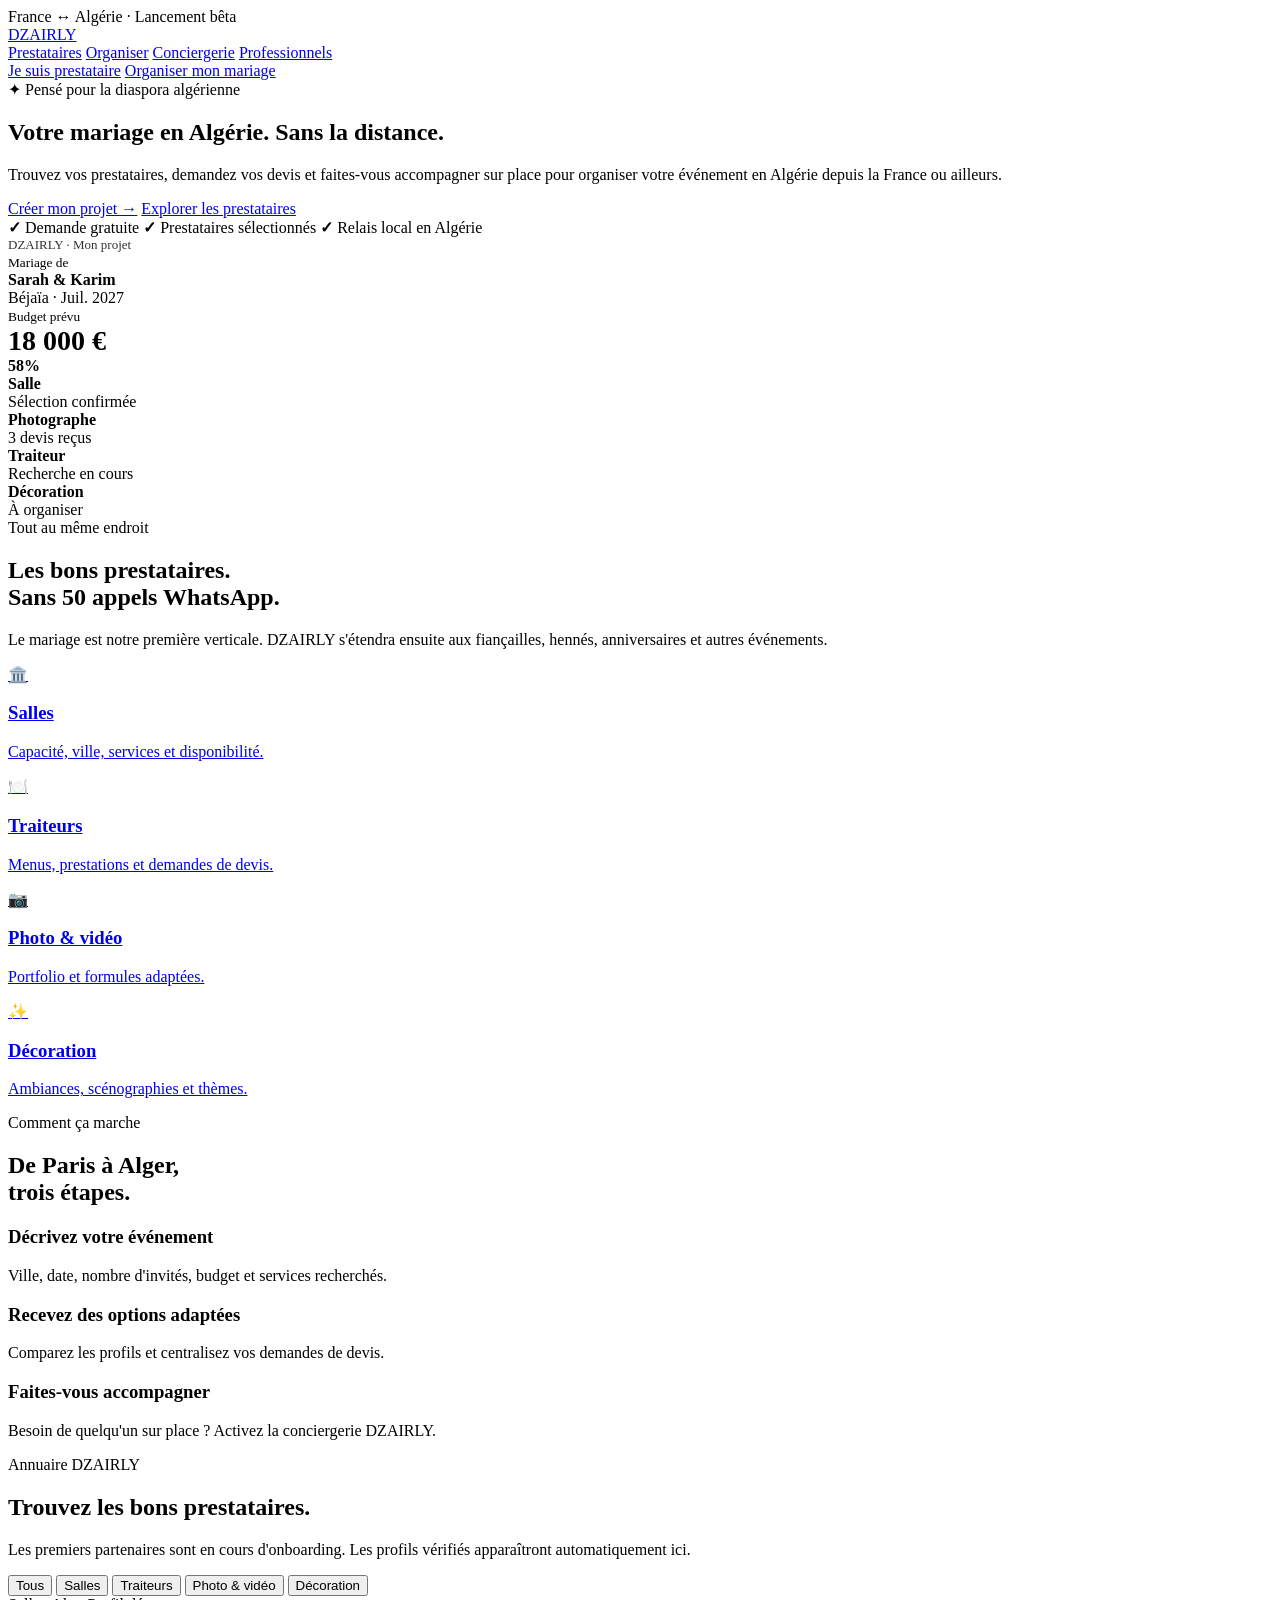
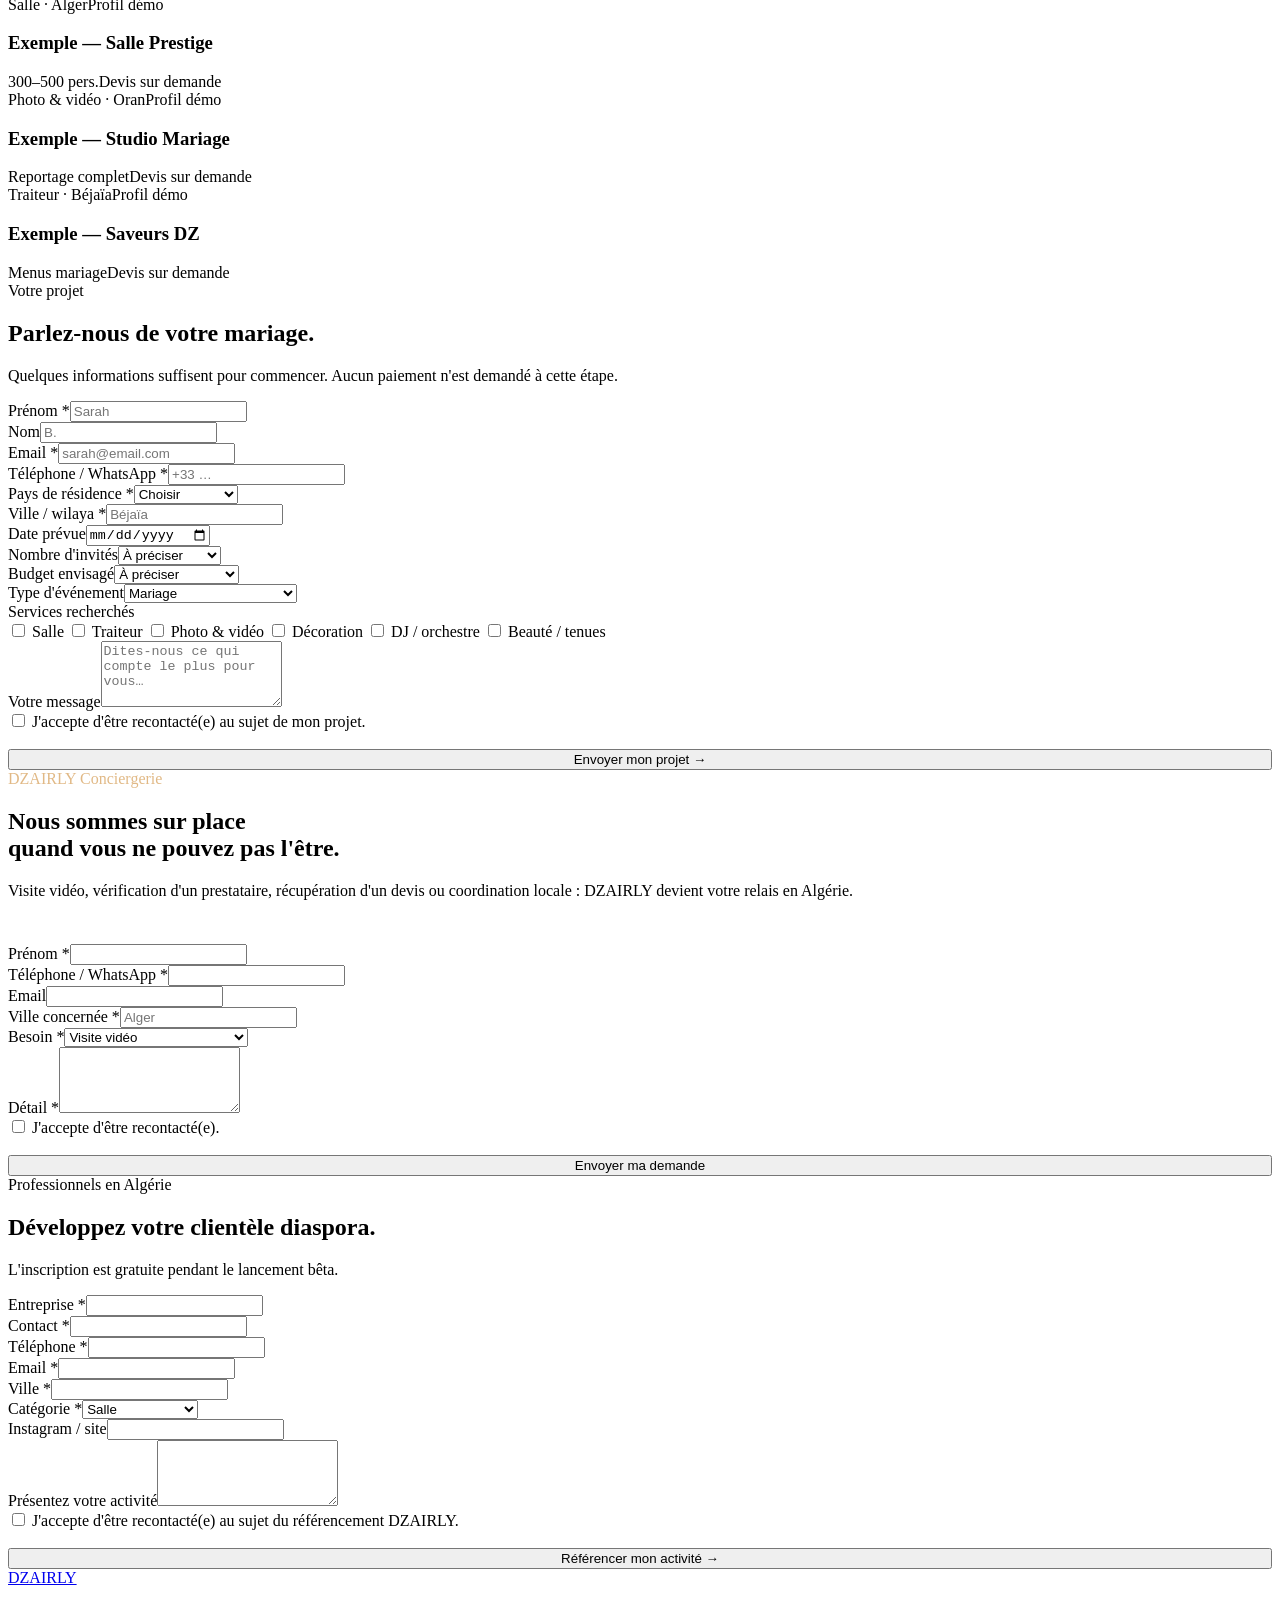
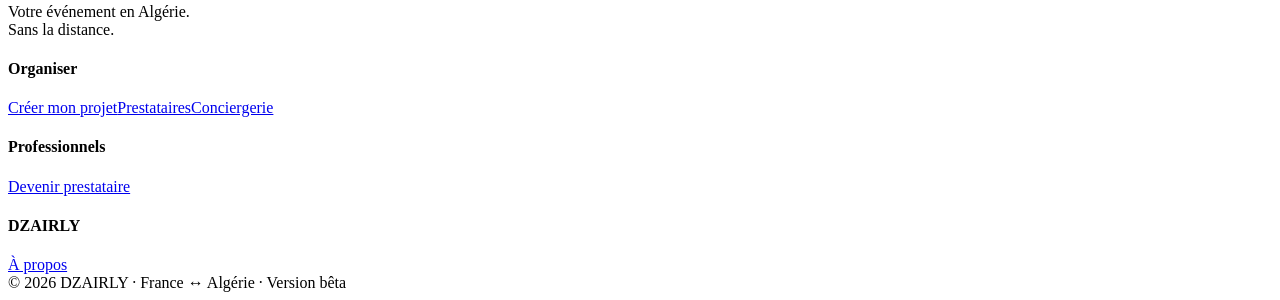
==== index.html @ 76aa0e9d "Add DZAIRLY landing and MVP flows" ====
<!doctype html>
<html lang="fr">
<head>
  <meta charset="utf-8">
  <meta name="viewport" content="width=device-width,initial-scale=1">
  <title>DZAIRLY — Votre événement en Algérie. Sans la distance.</title>
  <meta name="description" content="DZAIRLY aide la diaspora à organiser mariages et événements en Algérie à distance : prestataires, devis et conciergerie locale.">
  <link rel="stylesheet" href="/styles.css">
  <link rel="icon" href="/favicon.svg" type="image/svg+xml">
</head>
<body id="home">
  <div class="topbar">France ↔ Algérie · Lancement bêta</div>
  <nav class="nav">
    <div class="container nav-inner">
      <a class="brand" href="#home"><span class="mark"></span>DZAIRLY</a>
      <div class="nav-links">
        <a href="#prestataires">Prestataires</a>
        <a href="#organiser">Organiser</a>
        <a href="#conciergerie">Conciergerie</a>
        <a href="#pro">Professionnels</a>
      </div>
      <div class="nav-actions">
        <a class="btn btn-secondary" href="#pro">Je suis prestataire</a>
        <a class="btn btn-primary" href="#organiser">Organiser mon mariage</a>
      </div>
    </div>
  </nav>

  <main>
    <section class="hero">
      <div class="container hero-grid">
        <div>
          <div class="eyebrow">✦ Pensé pour la diaspora algérienne</div>
          <h1>Votre mariage en Algérie. <span>Sans la distance.</span></h1>
          <p class="lead">Trouvez vos prestataires, demandez vos devis et faites-vous accompagner sur place pour organiser votre événement en Algérie depuis la France ou ailleurs.</p>
          <div class="hero-cta">
            <a class="btn btn-terracotta" href="#organiser">Créer mon projet →</a>
            <a class="btn btn-secondary" href="#prestataires">Explorer les prestataires</a>
          </div>
          <div class="trust">
            <span><b>✓</b> Demande gratuite</span>
            <span><b>✓</b> Prestataires sélectionnés</span>
            <span><b>✓</b> Relais local en Algérie</span>
          </div>
        </div>

        <div class="hero-card">
          <div style="font-size:13px;opacity:.8">DZAIRLY · Mon projet</div>
          <div class="phone">
            <div class="phone-head">
              <div><small class="muted">Mariage de</small><br><b>Sarah & Karim</b></div>
              <span class="mini-badge">Béjaïa · Juil. 2027</span>
            </div>
            <div class="budget">
              <div class="budget-row">
                <div><small class="muted">Budget prévu</small><div style="font-size:28px;font-weight:900">18 000 €</div></div>
                <b>58%</b>
              </div>
              <div class="progress"><span></span></div>
            </div>
            <div class="task-list">
              <div class="task"><span class="dot ok"></span><div><b>Salle</b><div class="small muted">Sélection confirmée</div></div></div>
              <div class="task"><span class="dot ok"></span><div><b>Photographe</b><div class="small muted">3 devis reçus</div></div></div>
              <div class="task"><span class="dot"></span><div><b>Traiteur</b><div class="small muted">Recherche en cours</div></div></div>
              <div class="task"><span class="dot"></span><div><b>Décoration</b><div class="small muted">À organiser</div></div></div>
            </div>
          </div>
        </div>
      </div>
    </section>

    <section class="section white">
      <div class="container">
        <div class="section-head">
          <div><div class="kicker">Tout au même endroit</div><h2>Les bons prestataires.<br>Sans 50 appels WhatsApp.</h2></div>
          <p class="section-sub">Le mariage est notre première verticale. DZAIRLY s'étendra ensuite aux fiançailles, hennés, anniversaires et autres événements.</p>
        </div>
        <div class="grid grid-4">
          <a class="card icon-card" href="#prestataires"><div class="icon">🏛️</div><div><h3>Salles</h3><p class="muted">Capacité, ville, services et disponibilité.</p></div></a>
          <a class="card icon-card" href="#prestataires"><div class="icon">🍽️</div><div><h3>Traiteurs</h3><p class="muted">Menus, prestations et demandes de devis.</p></div></a>
          <a class="card icon-card" href="#prestataires"><div class="icon">📷</div><div><h3>Photo & vidéo</h3><p class="muted">Portfolio et formules adaptées.</p></div></a>
          <a class="card icon-card" href="#prestataires"><div class="icon">✨</div><div><h3>Décoration</h3><p class="muted">Ambiances, scénographies et thèmes.</p></div></a>
        </div>
      </div>
    </section>

    <section class="section">
      <div class="container">
        <div class="section-head"><div><div class="kicker">Comment ça marche</div><h2>De Paris à Alger,<br>trois étapes.</h2></div></div>
        <div class="grid grid-3 steps">
          <div class="card step"><h3>Décrivez votre événement</h3><p class="muted">Ville, date, nombre d'invités, budget et services recherchés.</p></div>
          <div class="card step"><h3>Recevez des options adaptées</h3><p class="muted">Comparez les profils et centralisez vos demandes de devis.</p></div>
          <div class="card step"><h3>Faites-vous accompagner</h3><p class="muted">Besoin de quelqu'un sur place ? Activez la conciergerie DZAIRLY.</p></div>
        </div>
      </div>
    </section>

    <section id="prestataires" class="section white" style="scroll-margin-top:90px">
      <div class="container">
        <div class="section-head">
          <div><div class="kicker">Annuaire DZAIRLY</div><h2>Trouvez les bons prestataires.</h2></div>
          <p class="section-sub">Les premiers partenaires sont en cours d'onboarding. Les profils vérifiés apparaîtront automatiquement ici.</p>
        </div>
        <div class="filters">
          <button class="pill active" data-filter="all">Tous</button>
          <button class="pill" data-filter="salle">Salles</button>
          <button class="pill" data-filter="traiteur">Traiteurs</button>
          <button class="pill" data-filter="photo">Photo & vidéo</button>
          <button class="pill" data-filter="deco">Décoration</button>
        </div>
        <div class="vendor-grid">
          <article class="vendor-card" data-category="salle"><div class="vendor-visual"></div><div class="vendor-body"><div class="vendor-top"><span class="tag">Salle · Alger</span><span class="small muted">Profil démo</span></div><h3>Exemple — Salle Prestige</h3><div class="vendor-meta"><span>300–500 pers.</span><span>Devis sur demande</span></div></div></article>
          <article class="vendor-card" data-category="photo"><div class="vendor-visual"></div><div class="vendor-body"><div class="vendor-top"><span class="tag">Photo & vidéo · Oran</span><span class="small muted">Profil démo</span></div><h3>Exemple — Studio Mariage</h3><div class="vendor-meta"><span>Reportage complet</span><span>Devis sur demande</span></div></div></article>
          <article class="vendor-card" data-category="traiteur"><div class="vendor-visual"></div><div class="vendor-body"><div class="vendor-top"><span class="tag">Traiteur · Béjaïa</span><span class="small muted">Profil démo</span></div><h3>Exemple — Saveurs DZ</h3><div class="vendor-meta"><span>Menus mariage</span><span>Devis sur demande</span></div></div></article>
        </div>
      </div>
    </section>

    <section id="organiser" class="section" style="scroll-margin-top:90px">
      <div class="container">
        <div class="section-head"><div><div class="kicker">Votre projet</div><h2>Parlez-nous de votre mariage.</h2></div><p class="section-sub">Quelques informations suffisent pour commencer. Aucun paiement n'est demandé à cette étape.</p></div>
        <form id="eventForm" class="form-shell">
          <div class="form-grid">
            <div class="field"><label>Prénom *</label><input name="first_name" required placeholder="Sarah"></div>
            <div class="field"><label>Nom</label><input name="last_name" placeholder="B."></div>
            <div class="field"><label>Email *</label><input type="email" name="email" required placeholder="sarah@email.com"></div>
            <div class="field"><label>Téléphone / WhatsApp *</label><input name="phone" required placeholder="+33 …"></div>
            <div class="field"><label>Pays de résidence *</label><select name="residence_country" required><option value="">Choisir</option><option>France</option><option>Belgique</option><option>Suisse</option><option>Canada</option><option>Royaume-Uni</option><option>Algérie</option><option>Autre</option></select></div>
            <div class="field"><label>Ville / wilaya *</label><input name="event_city" required placeholder="Béjaïa"></div>
            <div class="field"><label>Date prévue</label><input type="date" name="event_date"></div>
            <div class="field"><label>Nombre d'invités</label><select name="guest_count"><option value="">À préciser</option><option>Moins de 100</option><option>100–200</option><option>200–300</option><option>300–500</option><option>500+</option></select></div>
            <div class="field"><label>Budget envisagé</label><select name="budget_range"><option value="">À préciser</option><option>Moins de 5 000 €</option><option>5 000–10 000 €</option><option>10 000–20 000 €</option><option>20 000–35 000 €</option><option>35 000 € et +</option></select></div>
            <div class="field"><label>Type d'événement</label><select name="event_type"><option>Mariage</option><option>Fiançailles</option><option>Henné</option><option>Anniversaire</option><option>Événement familial</option><option>Événement professionnel</option></select></div>
            <div class="field full"><label>Services recherchés</label><div class="check-grid">
              <label class="check"><input type="checkbox" name="services" value="Salle"> Salle</label>
              <label class="check"><input type="checkbox" name="services" value="Traiteur"> Traiteur</label>
              <label class="check"><input type="checkbox" name="services" value="PhotoVideo"> Photo & vidéo</label>
              <label class="check"><input type="checkbox" name="services" value="Decoration"> Décoration</label>
              <label class="check"><input type="checkbox" name="services" value="DJ"> DJ / orchestre</label>
              <label class="check"><input type="checkbox" name="services" value="Beaute"> Beauté / tenues</label>
            </div></div>
            <div class="field full"><label>Votre message</label><textarea name="message" rows="4" placeholder="Dites-nous ce qui compte le plus pour vous…"></textarea></div>
            <div class="field full"><label class="check"><input type="checkbox" name="consent" value="true" required> J'accepte d'être recontacté(e) au sujet de mon projet.</label></div>
          </div>
          <button class="btn btn-terracotta" type="submit" style="width:100%;margin-top:18px">Envoyer mon projet →</button>
          <div class="success"></div>
        </form>
      </div>
    </section>

    <section id="conciergerie" class="section white" style="scroll-margin-top:90px">
      <div class="container">
        <div class="banner">
          <div><div class="kicker" style="color:#e1b986">DZAIRLY Conciergerie</div><h2>Nous sommes sur place<br>quand vous ne pouvez pas l'être.</h2><p>Visite vidéo, vérification d'un prestataire, récupération d'un devis ou coordination locale : DZAIRLY devient votre relais en Algérie.</p></div>
        </div>
        <div style="height:28px"></div>
        <form id="conciergeForm" class="form-shell">
          <div class="form-grid">
            <div class="field"><label>Prénom *</label><input name="first_name" required></div>
            <div class="field"><label>Téléphone / WhatsApp *</label><input name="phone" required></div>
            <div class="field"><label>Email</label><input type="email" name="email"></div>
            <div class="field"><label>Ville concernée *</label><input name="city" required placeholder="Alger"></div>
            <div class="field full"><label>Besoin *</label><select name="request_type" required><option>Visite vidéo</option><option>Vérification d'un prestataire</option><option>Récupération d'un devis</option><option>Coordination locale</option><option>Autre</option></select></div>
            <div class="field full"><label>Détail *</label><textarea name="message" rows="4" required></textarea></div>
            <div class="field full"><label class="check"><input type="checkbox" name="consent" value="true" required> J'accepte d'être recontacté(e).</label></div>
          </div>
          <button class="btn btn-primary" type="submit" style="width:100%;margin-top:18px">Envoyer ma demande</button>
          <div class="success"></div>
        </form>
      </div>
    </section>

    <section id="pro" class="section" style="scroll-margin-top:90px">
      <div class="container">
        <div class="section-head"><div><div class="kicker">Professionnels en Algérie</div><h2>Développez votre clientèle diaspora.</h2></div><p class="section-sub">L'inscription est gratuite pendant le lancement bêta.</p></div>
        <form id="vendorForm" class="form-shell">
          <div class="form-grid">
            <div class="field"><label>Entreprise *</label><input name="business_name" required></div>
            <div class="field"><label>Contact *</label><input name="contact_name" required></div>
            <div class="field"><label>Téléphone *</label><input name="phone" required></div>
            <div class="field"><label>Email *</label><input type="email" name="email" required></div>
            <div class="field"><label>Ville *</label><input name="city" required></div>
            <div class="field"><label>Catégorie *</label><select name="category" required><option>Salle</option><option>Traiteur</option><option>Photo & vidéo</option><option>Décoration</option><option>DJ / orchestre</option><option>Beauté / tenues</option><option>Autre</option></select></div>
            <div class="field full"><label>Instagram / site</label><input name="website"></div>
            <div class="field full"><label>Présentez votre activité</label><textarea name="description" rows="4"></textarea></div>
            <div class="field full"><label class="check"><input type="checkbox" name="consent" value="true" required> J'accepte d'être recontacté(e) au sujet du référencement DZAIRLY.</label></div>
          </div>
          <button class="btn btn-terracotta" type="submit" style="width:100%;margin-top:18px">Référencer mon activité →</button>
          <div class="success"></div>
        </form>
      </div>
    </section>
  </main>

  <footer class="footer">
    <div class="container">
      <div class="footer-grid">
        <div><a class="brand" href="#home"><span class="mark"></span>DZAIRLY</a><p class="muted">Votre événement en Algérie.<br>Sans la distance.</p></div>
        <div><h4>Organiser</h4><a href="#organiser">Créer mon projet</a><a href="#prestataires">Prestataires</a><a href="#conciergerie">Conciergerie</a></div>
        <div><h4>Professionnels</h4><a href="#pro">Devenir prestataire</a></div>
        <div><h4>DZAIRLY</h4><a href="#home">À propos</a></div>
      </div>
      <div class="copyright">© 2026 DZAIRLY · France ↔ Algérie · Version bêta</div>
    </div>
  </footer>

  <script src="/config.js"></script>
  <script src="/app.js"></script>
</body>
</html>
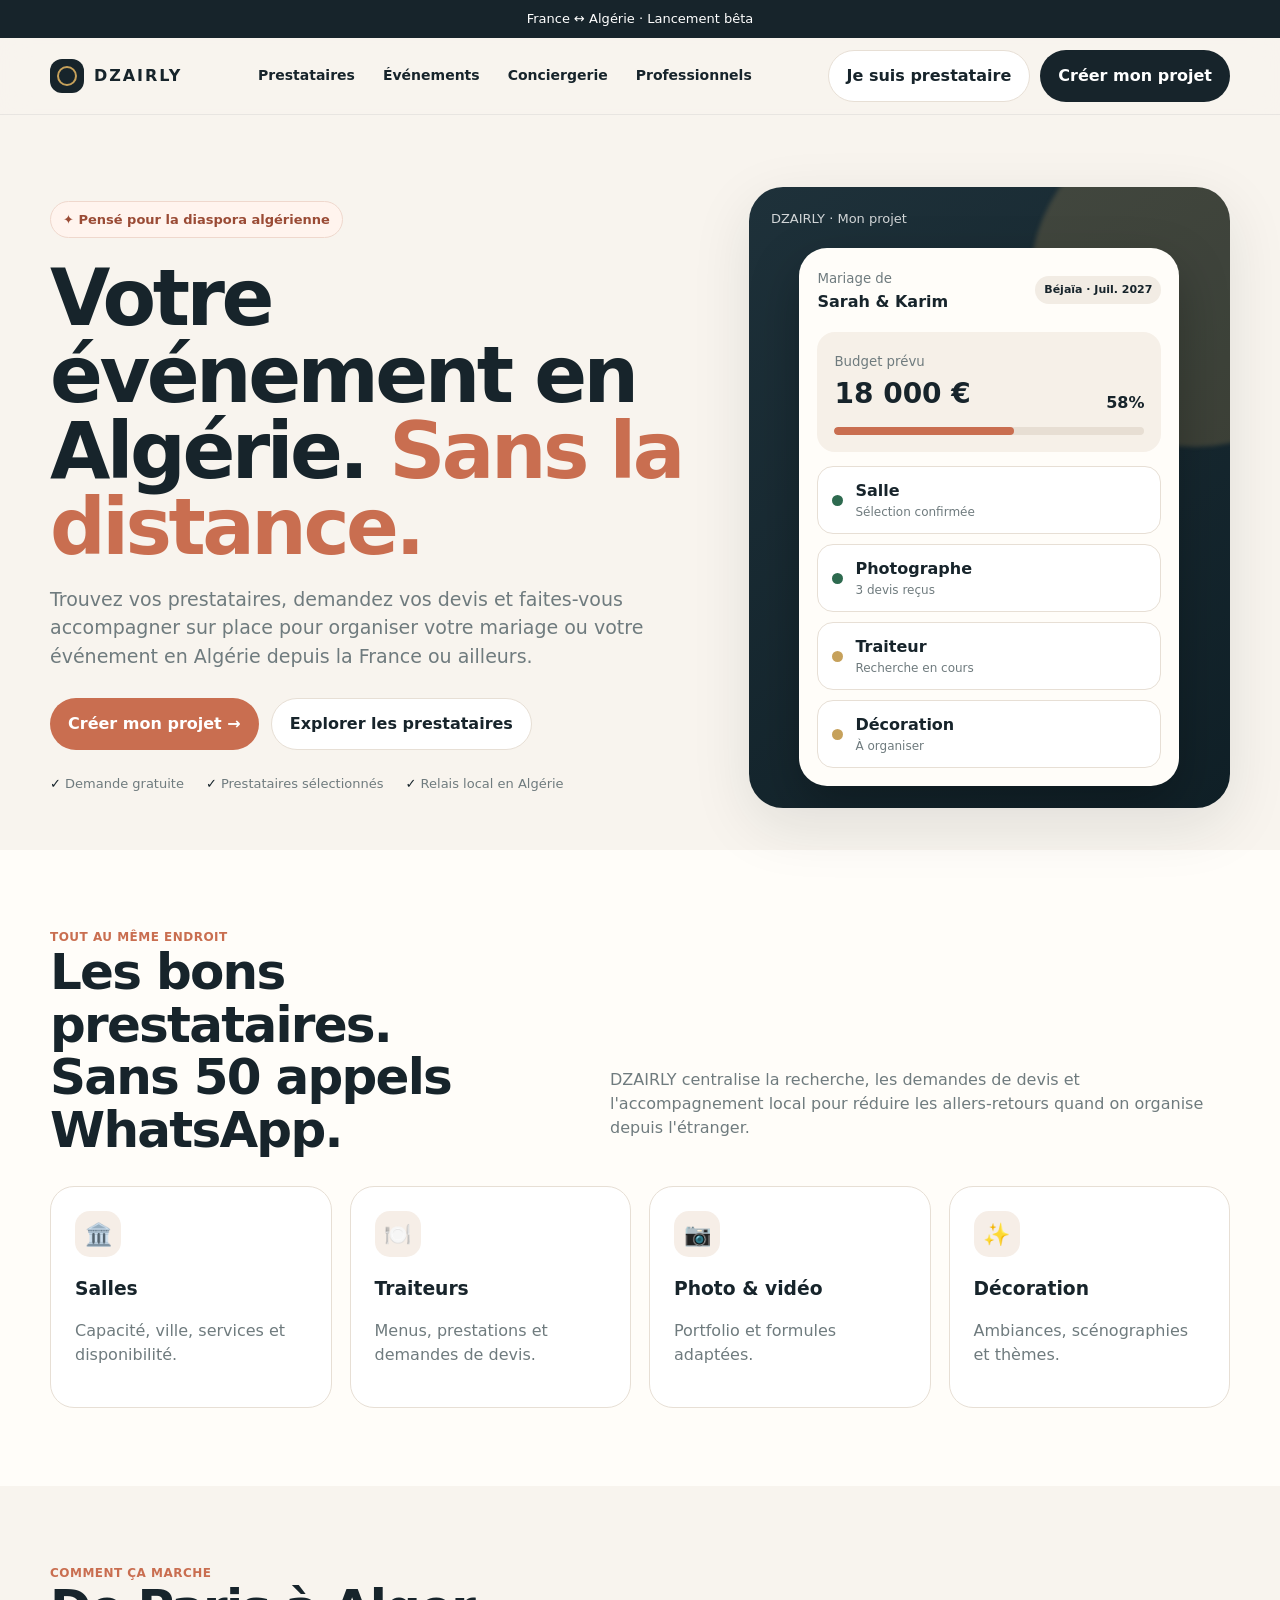
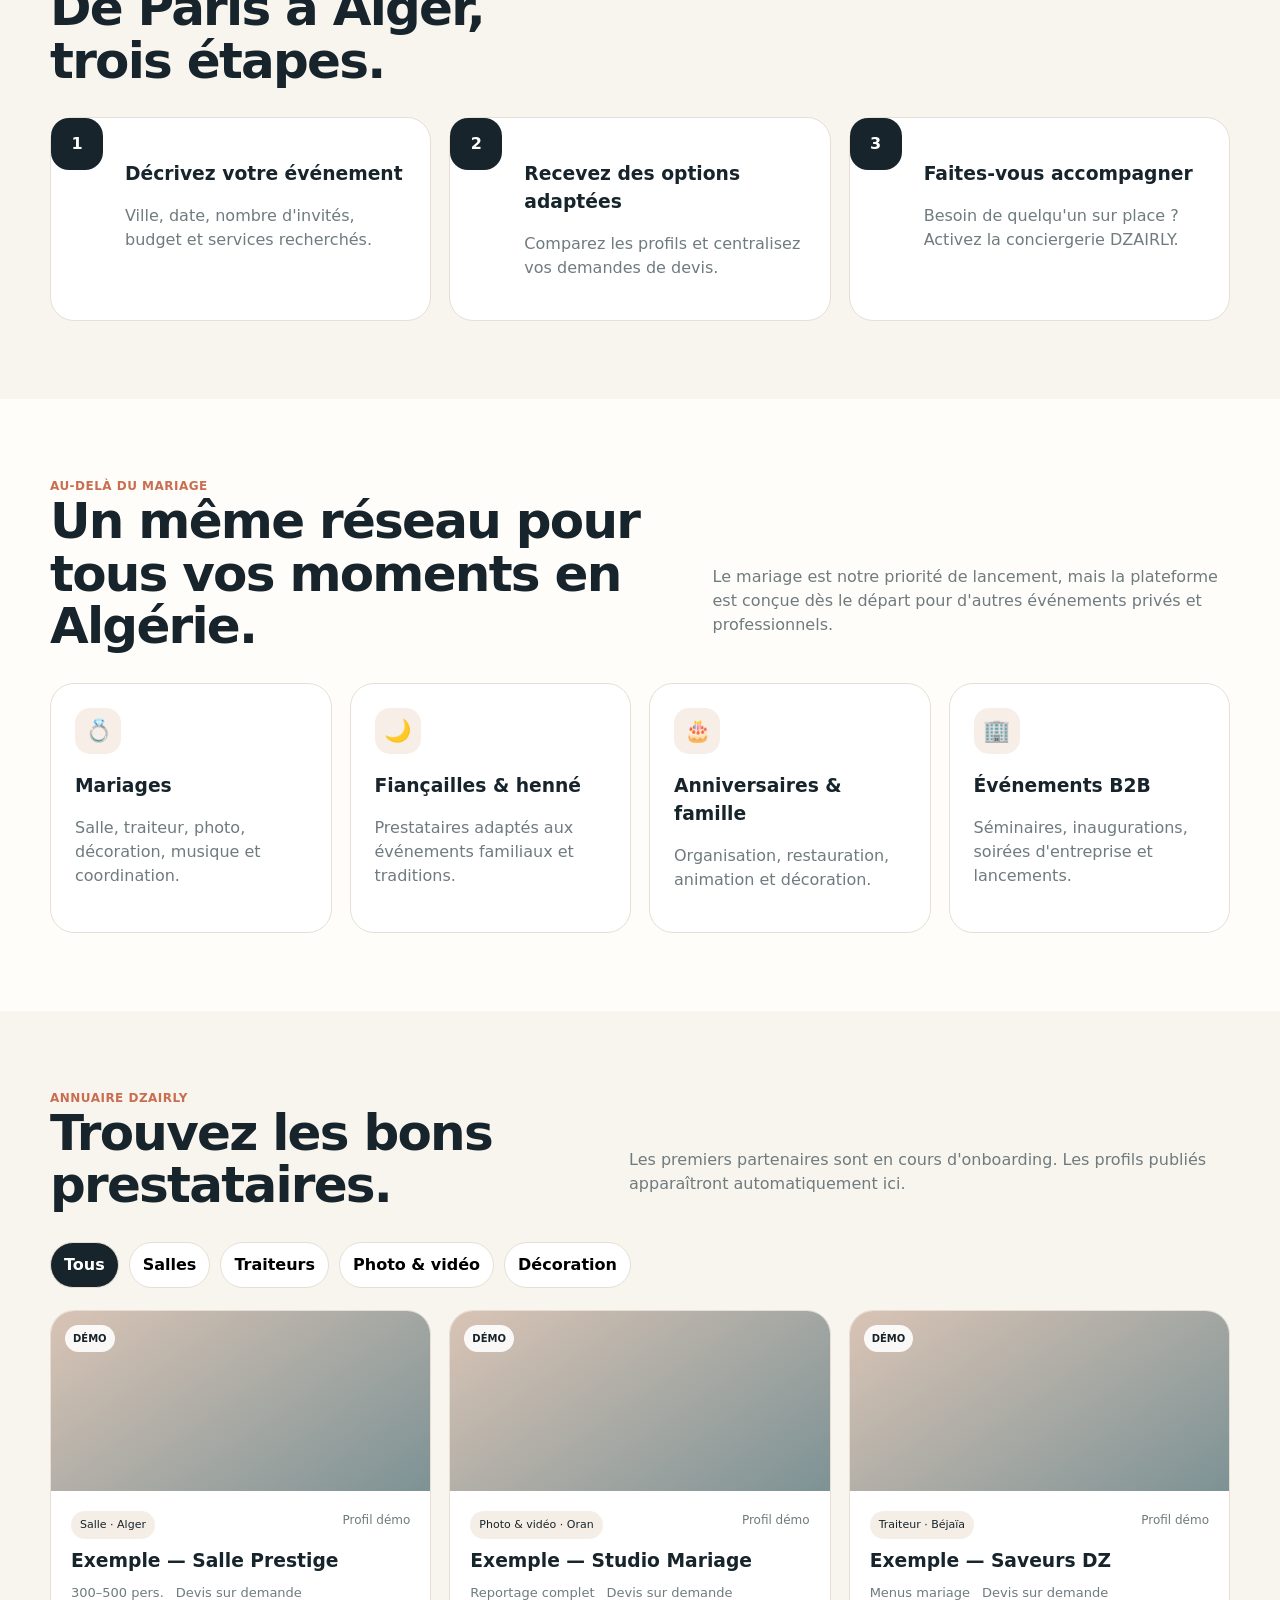
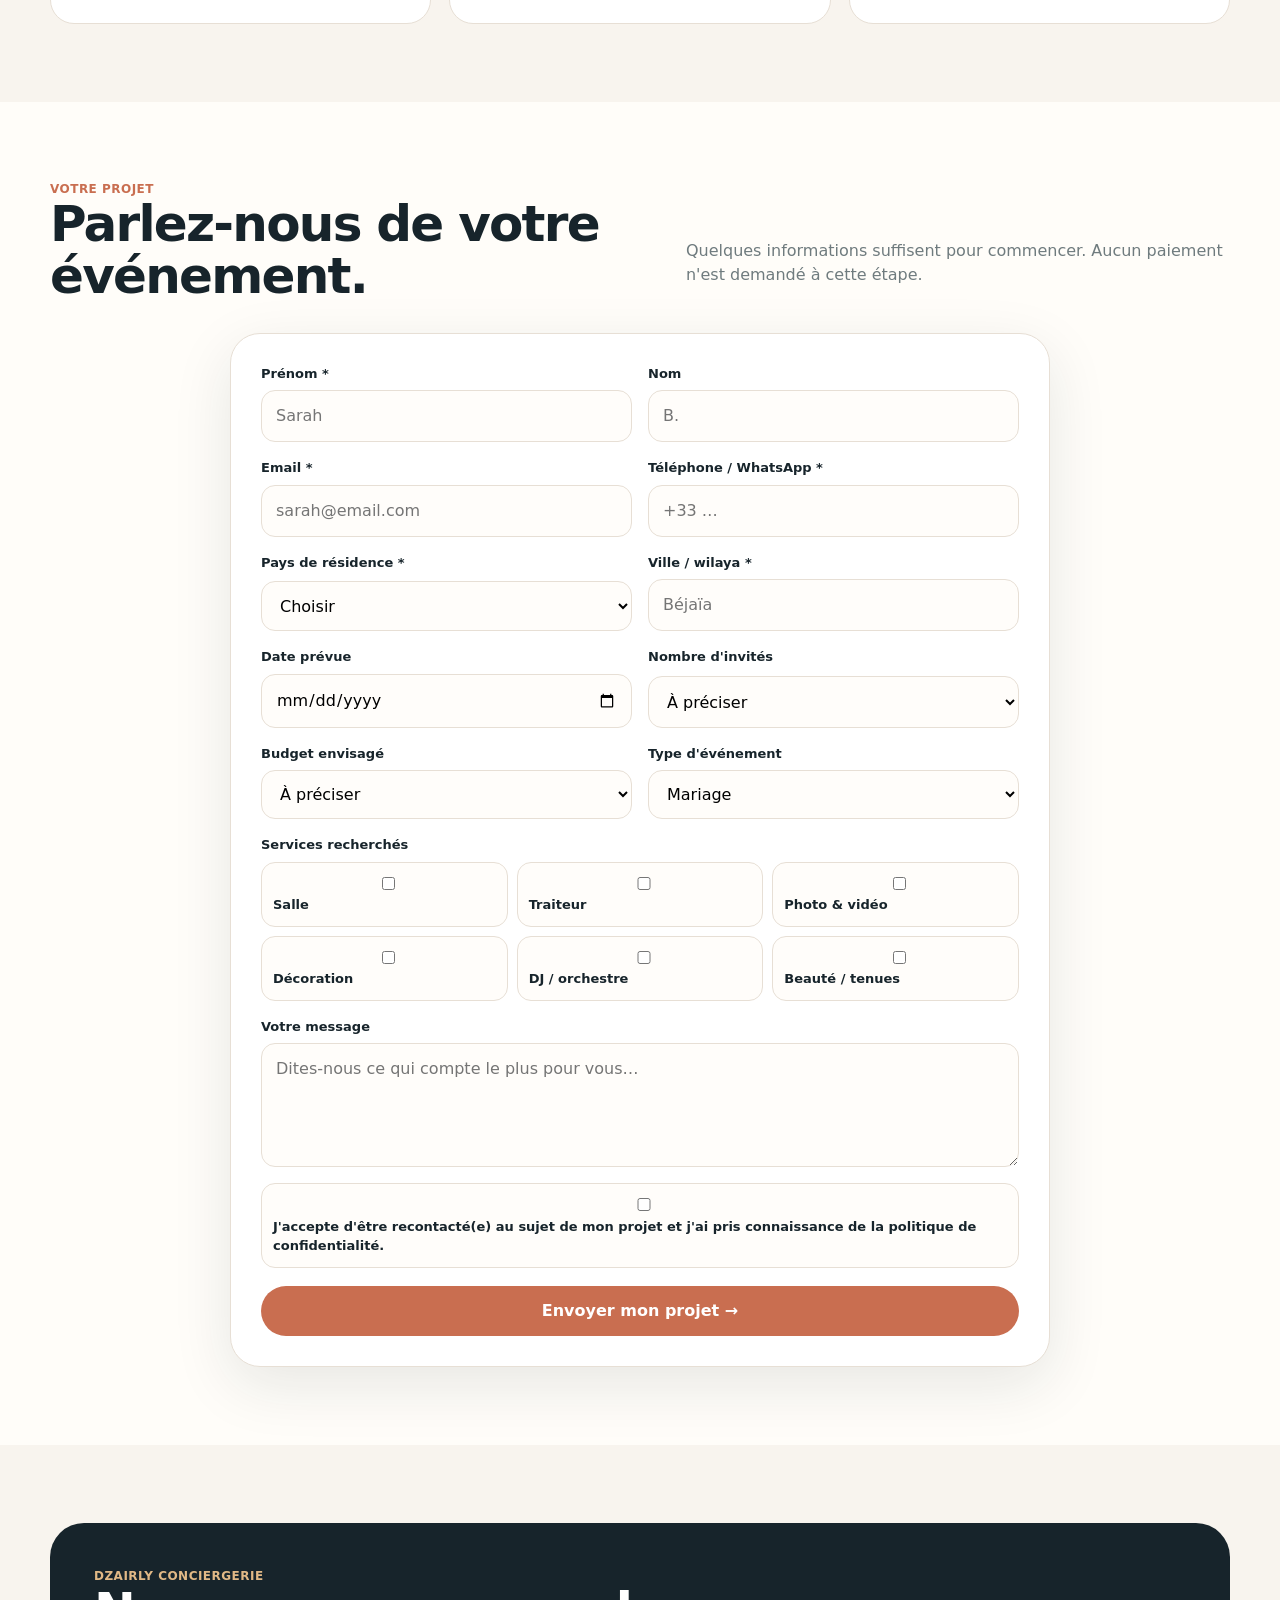
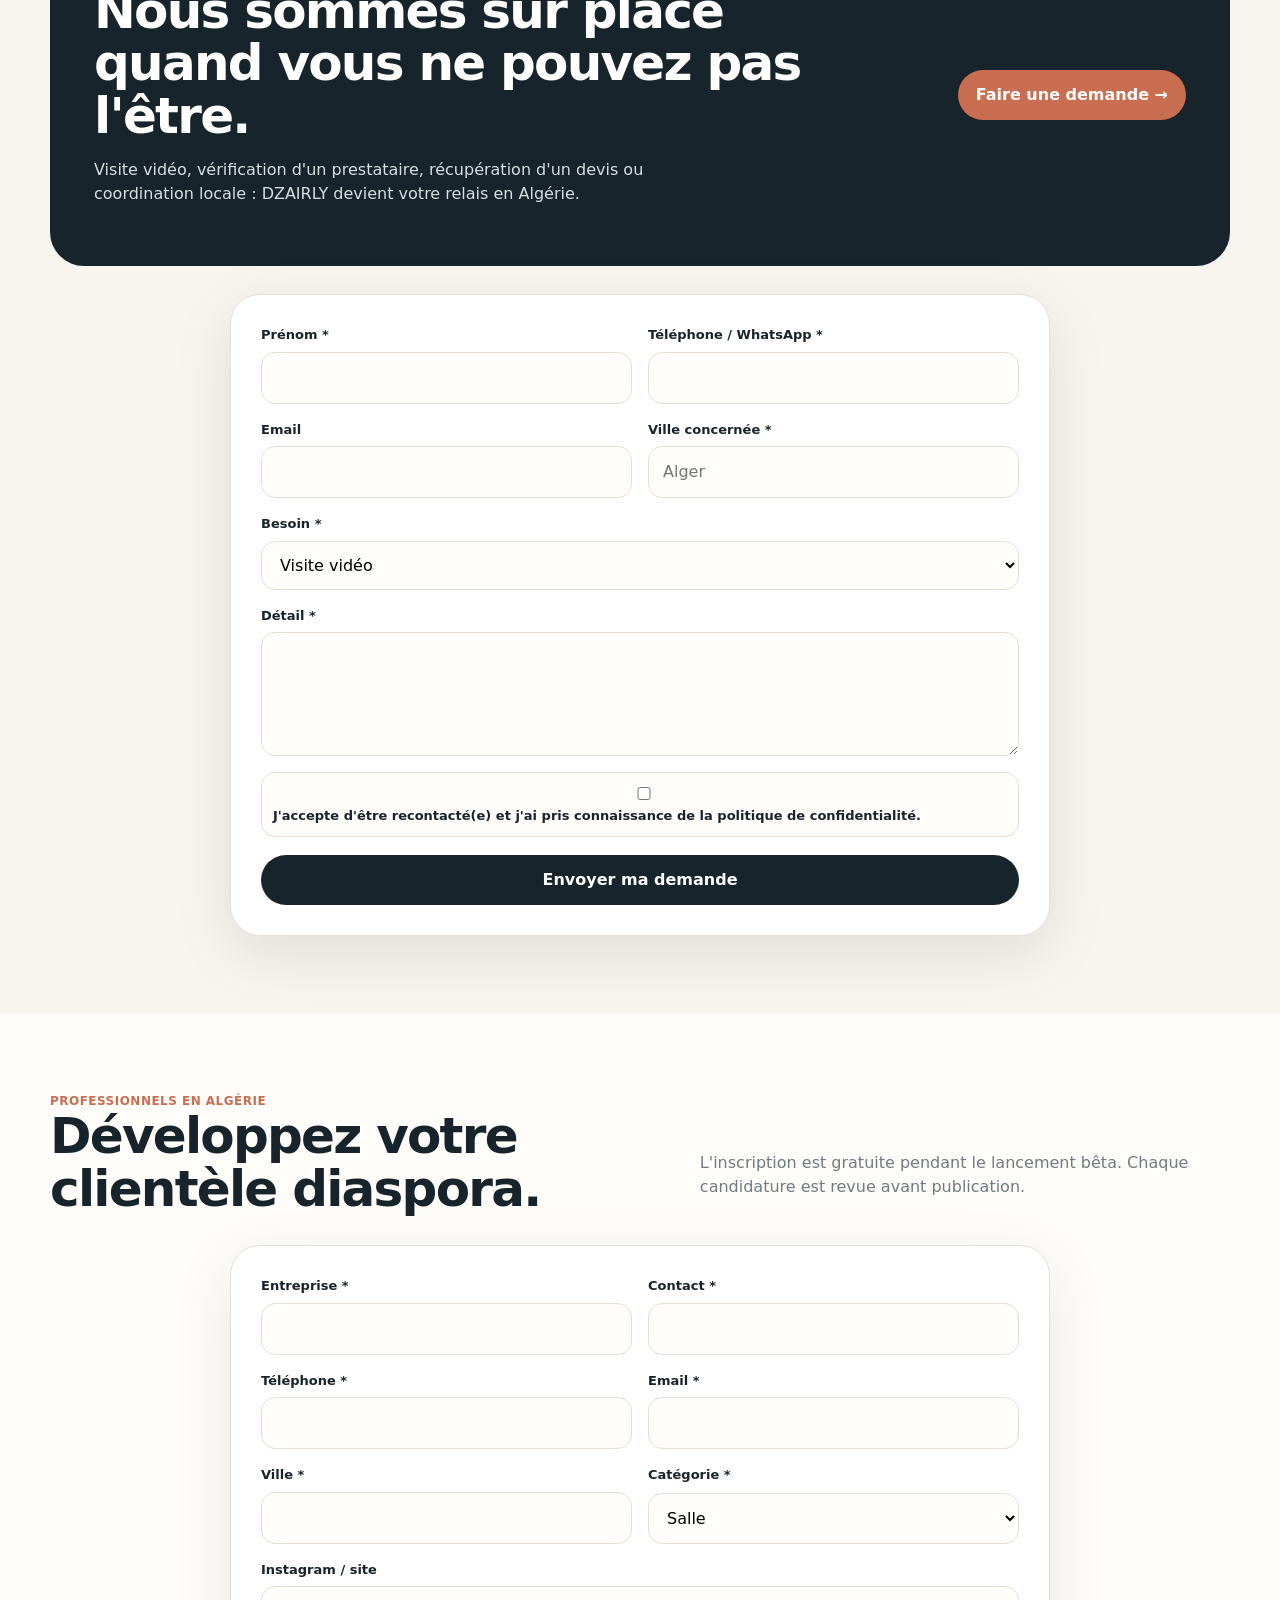
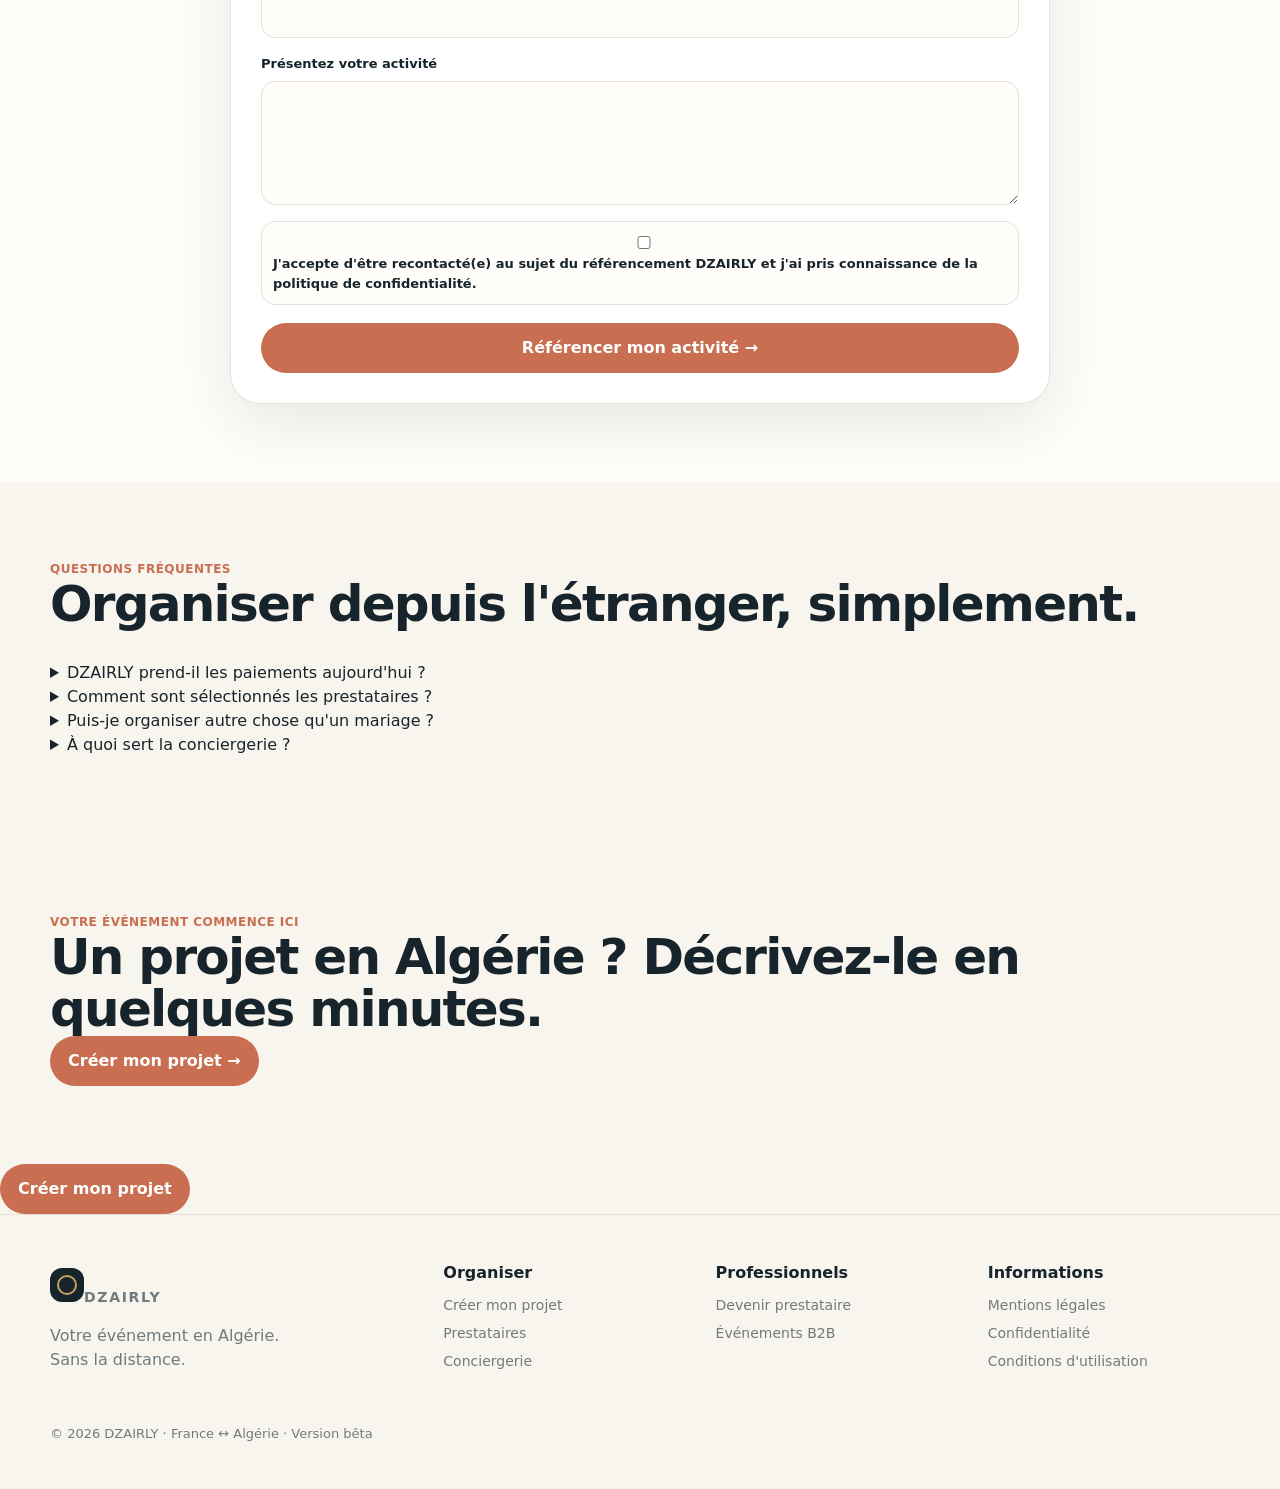
==== commit 3c34754e: "Prepare DZAIRLY for public beta launch" ====
--- a/index.html
+++ b/index.html
@@ -2,26 +2,53 @@
 <html lang="fr">
 <head>
   <meta charset="utf-8">
-  <meta name="viewport" content="width=device-width,initial-scale=1">
-  <title>DZAIRLY — Votre événement en Algérie. Sans la distance.</title>
-  <meta name="description" content="DZAIRLY aide la diaspora à organiser mariages et événements en Algérie à distance : prestataires, devis et conciergerie locale.">
+  <meta name="viewport" content="width=device-width,initial-scale=1,viewport-fit=cover">
+  <title>DZAIRLY — Organisez votre mariage et vos événements en Algérie à distance</title>
+  <meta name="description" content="DZAIRLY aide la diaspora à organiser mariages et événements en Algérie à distance : prestataires, devis, conciergerie locale et accompagnement sur place.">
+  <meta name="theme-color" content="#17242b">
+  <meta name="robots" content="index,follow,max-image-preview:large">
+  <link rel="canonical" href="https://dzairly.vercel.app/">
+
+  <meta property="og:type" content="website">
+  <meta property="og:locale" content="fr_FR">
+  <meta property="og:site_name" content="DZAIRLY">
+  <meta property="og:title" content="DZAIRLY — Votre événement en Algérie. Sans la distance.">
+  <meta property="og:description" content="Prestataires, devis et conciergerie locale pour organiser votre événement en Algérie depuis l'étranger.">
+  <meta property="og:url" content="https://dzairly.vercel.app/">
+  <meta name="twitter:card" content="summary">
+  <meta name="twitter:title" content="DZAIRLY — Votre événement en Algérie. Sans la distance.">
+  <meta name="twitter:description" content="Organisez votre mariage ou événement en Algérie depuis l'étranger.">
+
   <link rel="stylesheet" href="/styles.css">
   <link rel="icon" href="/favicon.svg" type="image/svg+xml">
+
+  <script type="application/ld+json">
+  {
+    "@context": "https://schema.org",
+    "@type": "Organization",
+    "name": "DZAIRLY",
+    "url": "https://dzairly.vercel.app/",
+    "description": "Plateforme de mise en relation et de conciergerie pour organiser des événements en Algérie depuis l'étranger."
+  }
+  </script>
 </head>
 <body id="home">
   <div class="topbar">France ↔ Algérie · Lancement bêta</div>
-  <nav class="nav">
+
+  <nav class="nav" aria-label="Navigation principale">
     <div class="container nav-inner">
-      <a class="brand" href="#home"><span class="mark"></span>DZAIRLY</a>
+      <a class="brand" href="#home" aria-label="Accueil DZAIRLY"><span class="mark"></span>DZAIRLY</a>
+
       <div class="nav-links">
         <a href="#prestataires">Prestataires</a>
-        <a href="#organiser">Organiser</a>
+        <a href="#evenements">Événements</a>
         <a href="#conciergerie">Conciergerie</a>
         <a href="#pro">Professionnels</a>
       </div>
+
       <div class="nav-actions">
-        <a class="btn btn-secondary" href="#pro">Je suis prestataire</a>
-        <a class="btn btn-primary" href="#organiser">Organiser mon mariage</a>
+        <a class="btn btn-secondary track-cta" data-cta="nav_vendor" href="#pro">Je suis prestataire</a>
+        <a class="btn btn-primary track-cta" data-cta="nav_project" href="#organiser">Créer mon projet</a>
       </div>
     </div>
   </nav>
@@ -31,12 +58,14 @@
       <div class="container hero-grid">
         <div>
           <div class="eyebrow">✦ Pensé pour la diaspora algérienne</div>
-          <h1>Votre mariage en Algérie. <span>Sans la distance.</span></h1>
-          <p class="lead">Trouvez vos prestataires, demandez vos devis et faites-vous accompagner sur place pour organiser votre événement en Algérie depuis la France ou ailleurs.</p>
+          <h1>Votre événement en Algérie. <span>Sans la distance.</span></h1>
+          <p class="lead">Trouvez vos prestataires, demandez vos devis et faites-vous accompagner sur place pour organiser votre mariage ou votre événement en Algérie depuis la France ou ailleurs.</p>
+
           <div class="hero-cta">
-            <a class="btn btn-terracotta" href="#organiser">Créer mon projet →</a>
-            <a class="btn btn-secondary" href="#prestataires">Explorer les prestataires</a>
-          </div>
+            <a class="btn btn-terracotta track-cta" data-cta="hero_project" href="#organiser">Créer mon projet →</a>
+            <a class="btn btn-secondary track-cta" data-cta="hero_vendors" href="#prestataires">Explorer les prestataires</a>
+          </div>
+
           <div class="trust">
             <span><b>✓</b> Demande gratuite</span>
             <span><b>✓</b> Prestataires sélectionnés</span>
@@ -44,13 +73,14 @@
           </div>
         </div>
 
-        <div class="hero-card">
+        <div class="hero-card" aria-label="Aperçu d'un projet DZAIRLY">
           <div style="font-size:13px;opacity:.8">DZAIRLY · Mon projet</div>
           <div class="phone">
             <div class="phone-head">
               <div><small class="muted">Mariage de</small><br><b>Sarah & Karim</b></div>
               <span class="mini-badge">Béjaïa · Juil. 2027</span>
             </div>
+
             <div class="budget">
               <div class="budget-row">
                 <div><small class="muted">Budget prévu</small><div style="font-size:28px;font-weight:900">18 000 €</div></div>
@@ -58,6 +88,7 @@
               </div>
               <div class="progress"><span></span></div>
             </div>
+
             <div class="task-list">
               <div class="task"><span class="dot ok"></span><div><b>Salle</b><div class="small muted">Sélection confirmée</div></div></div>
               <div class="task"><span class="dot ok"></span><div><b>Photographe</b><div class="small muted">3 devis reçus</div></div></div>
@@ -72,21 +103,31 @@
     <section class="section white">
       <div class="container">
         <div class="section-head">
-          <div><div class="kicker">Tout au même endroit</div><h2>Les bons prestataires.<br>Sans 50 appels WhatsApp.</h2></div>
-          <p class="section-sub">Le mariage est notre première verticale. DZAIRLY s'étendra ensuite aux fiançailles, hennés, anniversaires et autres événements.</p>
-        </div>
+          <div>
+            <div class="kicker">Tout au même endroit</div>
+            <h2>Les bons prestataires.<br>Sans 50 appels WhatsApp.</h2>
+          </div>
+          <p class="section-sub">DZAIRLY centralise la recherche, les demandes de devis et l'accompagnement local pour réduire les allers-retours quand on organise depuis l'étranger.</p>
+        </div>
+
         <div class="grid grid-4">
-          <a class="card icon-card" href="#prestataires"><div class="icon">🏛️</div><div><h3>Salles</h3><p class="muted">Capacité, ville, services et disponibilité.</p></div></a>
-          <a class="card icon-card" href="#prestataires"><div class="icon">🍽️</div><div><h3>Traiteurs</h3><p class="muted">Menus, prestations et demandes de devis.</p></div></a>
-          <a class="card icon-card" href="#prestataires"><div class="icon">📷</div><div><h3>Photo & vidéo</h3><p class="muted">Portfolio et formules adaptées.</p></div></a>
-          <a class="card icon-card" href="#prestataires"><div class="icon">✨</div><div><h3>Décoration</h3><p class="muted">Ambiances, scénographies et thèmes.</p></div></a>
+          <a class="card icon-card track-cta" data-cta="category_venue" href="#prestataires"><div class="icon">🏛️</div><div><h3>Salles</h3><p class="muted">Capacité, ville, services et disponibilité.</p></div></a>
+          <a class="card icon-card track-cta" data-cta="category_catering" href="#prestataires"><div class="icon">🍽️</div><div><h3>Traiteurs</h3><p class="muted">Menus, prestations et demandes de devis.</p></div></a>
+          <a class="card icon-card track-cta" data-cta="category_photo" href="#prestataires"><div class="icon">📷</div><div><h3>Photo & vidéo</h3><p class="muted">Portfolio et formules adaptées.</p></div></a>
+          <a class="card icon-card track-cta" data-cta="category_decor" href="#prestataires"><div class="icon">✨</div><div><h3>Décoration</h3><p class="muted">Ambiances, scénographies et thèmes.</p></div></a>
         </div>
       </div>
     </section>
 
     <section class="section">
       <div class="container">
-        <div class="section-head"><div><div class="kicker">Comment ça marche</div><h2>De Paris à Alger,<br>trois étapes.</h2></div></div>
+        <div class="section-head">
+          <div>
+            <div class="kicker">Comment ça marche</div>
+            <h2>De Paris à Alger,<br>trois étapes.</h2>
+          </div>
+        </div>
+
         <div class="grid grid-3 steps">
           <div class="card step"><h3>Décrivez votre événement</h3><p class="muted">Ville, date, nombre d'invités, budget et services recherchés.</p></div>
           <div class="card step"><h3>Recevez des options adaptées</h3><p class="muted">Comparez les profils et centralisez vos demandes de devis.</p></div>
@@ -95,19 +136,43 @@
       </div>
     </section>
 
-    <section id="prestataires" class="section white" style="scroll-margin-top:90px">
-      <div class="container">
-        <div class="section-head">
-          <div><div class="kicker">Annuaire DZAIRLY</div><h2>Trouvez les bons prestataires.</h2></div>
-          <p class="section-sub">Les premiers partenaires sont en cours d'onboarding. Les profils vérifiés apparaîtront automatiquement ici.</p>
-        </div>
-        <div class="filters">
+    <section id="evenements" class="section white" style="scroll-margin-top:90px">
+      <div class="container">
+        <div class="section-head">
+          <div>
+            <div class="kicker">Au-delà du mariage</div>
+            <h2>Un même réseau pour tous vos moments en Algérie.</h2>
+          </div>
+          <p class="section-sub">Le mariage est notre priorité de lancement, mais la plateforme est conçue dès le départ pour d'autres événements privés et professionnels.</p>
+        </div>
+
+        <div class="grid grid-4">
+          <div class="card compact-card"><div class="icon">💍</div><h3>Mariages</h3><p class="muted">Salle, traiteur, photo, décoration, musique et coordination.</p></div>
+          <div class="card compact-card"><div class="icon">🌙</div><h3>Fiançailles & henné</h3><p class="muted">Prestataires adaptés aux événements familiaux et traditions.</p></div>
+          <div class="card compact-card"><div class="icon">🎂</div><h3>Anniversaires & famille</h3><p class="muted">Organisation, restauration, animation et décoration.</p></div>
+          <div class="card compact-card"><div class="icon">🏢</div><h3>Événements B2B</h3><p class="muted">Séminaires, inaugurations, soirées d'entreprise et lancements.</p></div>
+        </div>
+      </div>
+    </section>
+
+    <section id="prestataires" class="section" style="scroll-margin-top:90px">
+      <div class="container">
+        <div class="section-head">
+          <div>
+            <div class="kicker">Annuaire DZAIRLY</div>
+            <h2>Trouvez les bons prestataires.</h2>
+          </div>
+          <p class="section-sub">Les premiers partenaires sont en cours d'onboarding. Les profils publiés apparaîtront automatiquement ici.</p>
+        </div>
+
+        <div class="filters" aria-label="Filtres prestataires">
           <button class="pill active" data-filter="all">Tous</button>
           <button class="pill" data-filter="salle">Salles</button>
           <button class="pill" data-filter="traiteur">Traiteurs</button>
           <button class="pill" data-filter="photo">Photo & vidéo</button>
           <button class="pill" data-filter="deco">Décoration</button>
         </div>
+
         <div class="vendor-grid">
           <article class="vendor-card" data-category="salle"><div class="vendor-visual"></div><div class="vendor-body"><div class="vendor-top"><span class="tag">Salle · Alger</span><span class="small muted">Profil démo</span></div><h3>Exemple — Salle Prestige</h3><div class="vendor-meta"><span>300–500 pers.</span><span>Devis sur demande</span></div></div></article>
           <article class="vendor-card" data-category="photo"><div class="vendor-visual"></div><div class="vendor-body"><div class="vendor-top"><span class="tag">Photo & vidéo · Oran</span><span class="small muted">Profil démo</span></div><h3>Exemple — Studio Mariage</h3><div class="vendor-meta"><span>Reportage complet</span><span>Devis sur demande</span></div></div></article>
@@ -116,90 +181,192 @@
       </div>
     </section>
 
-    <section id="organiser" class="section" style="scroll-margin-top:90px">
-      <div class="container">
-        <div class="section-head"><div><div class="kicker">Votre projet</div><h2>Parlez-nous de votre mariage.</h2></div><p class="section-sub">Quelques informations suffisent pour commencer. Aucun paiement n'est demandé à cette étape.</p></div>
+    <section id="organiser" class="section white" style="scroll-margin-top:90px">
+      <div class="container">
+        <div class="section-head">
+          <div>
+            <div class="kicker">Votre projet</div>
+            <h2>Parlez-nous de votre événement.</h2>
+          </div>
+          <p class="section-sub">Quelques informations suffisent pour commencer. Aucun paiement n'est demandé à cette étape.</p>
+        </div>
+
         <form id="eventForm" class="form-shell">
           <div class="form-grid">
-            <div class="field"><label>Prénom *</label><input name="first_name" required placeholder="Sarah"></div>
-            <div class="field"><label>Nom</label><input name="last_name" placeholder="B."></div>
-            <div class="field"><label>Email *</label><input type="email" name="email" required placeholder="sarah@email.com"></div>
-            <div class="field"><label>Téléphone / WhatsApp *</label><input name="phone" required placeholder="+33 …"></div>
+            <div class="field"><label>Prénom *</label><input name="first_name" required autocomplete="given-name" placeholder="Sarah"></div>
+            <div class="field"><label>Nom</label><input name="last_name" autocomplete="family-name" placeholder="B."></div>
+            <div class="field"><label>Email *</label><input type="email" name="email" required autocomplete="email" placeholder="sarah@email.com"></div>
+            <div class="field"><label>Téléphone / WhatsApp *</label><input name="phone" required autocomplete="tel" placeholder="+33 …"></div>
+
             <div class="field"><label>Pays de résidence *</label><select name="residence_country" required><option value="">Choisir</option><option>France</option><option>Belgique</option><option>Suisse</option><option>Canada</option><option>Royaume-Uni</option><option>Algérie</option><option>Autre</option></select></div>
             <div class="field"><label>Ville / wilaya *</label><input name="event_city" required placeholder="Béjaïa"></div>
+
             <div class="field"><label>Date prévue</label><input type="date" name="event_date"></div>
             <div class="field"><label>Nombre d'invités</label><select name="guest_count"><option value="">À préciser</option><option>Moins de 100</option><option>100–200</option><option>200–300</option><option>300–500</option><option>500+</option></select></div>
+
             <div class="field"><label>Budget envisagé</label><select name="budget_range"><option value="">À préciser</option><option>Moins de 5 000 €</option><option>5 000–10 000 €</option><option>10 000–20 000 €</option><option>20 000–35 000 €</option><option>35 000 € et +</option></select></div>
             <div class="field"><label>Type d'événement</label><select name="event_type"><option>Mariage</option><option>Fiançailles</option><option>Henné</option><option>Anniversaire</option><option>Événement familial</option><option>Événement professionnel</option></select></div>
-            <div class="field full"><label>Services recherchés</label><div class="check-grid">
-              <label class="check"><input type="checkbox" name="services" value="Salle"> Salle</label>
-              <label class="check"><input type="checkbox" name="services" value="Traiteur"> Traiteur</label>
-              <label class="check"><input type="checkbox" name="services" value="PhotoVideo"> Photo & vidéo</label>
-              <label class="check"><input type="checkbox" name="services" value="Decoration"> Décoration</label>
-              <label class="check"><input type="checkbox" name="services" value="DJ"> DJ / orchestre</label>
-              <label class="check"><input type="checkbox" name="services" value="Beaute"> Beauté / tenues</label>
-            </div></div>
+
+            <div class="field full">
+              <label>Services recherchés</label>
+              <div class="check-grid">
+                <label class="check"><input type="checkbox" name="services" value="Salle"> Salle</label>
+                <label class="check"><input type="checkbox" name="services" value="Traiteur"> Traiteur</label>
+                <label class="check"><input type="checkbox" name="services" value="PhotoVideo"> Photo & vidéo</label>
+                <label class="check"><input type="checkbox" name="services" value="Decoration"> Décoration</label>
+                <label class="check"><input type="checkbox" name="services" value="DJ"> DJ / orchestre</label>
+                <label class="check"><input type="checkbox" name="services" value="Beaute"> Beauté / tenues</label>
+              </div>
+            </div>
+
             <div class="field full"><label>Votre message</label><textarea name="message" rows="4" placeholder="Dites-nous ce qui compte le plus pour vous…"></textarea></div>
-            <div class="field full"><label class="check"><input type="checkbox" name="consent" value="true" required> J'accepte d'être recontacté(e) au sujet de mon projet.</label></div>
-          </div>
+
+            <div class="field full">
+              <label class="check"><input type="checkbox" name="consent" value="true" required> J'accepte d'être recontacté(e) au sujet de mon projet et j'ai pris connaissance de la <a href="/confidentialite.html">politique de confidentialité</a>.</label>
+            </div>
+          </div>
+
           <button class="btn btn-terracotta" type="submit" style="width:100%;margin-top:18px">Envoyer mon projet →</button>
-          <div class="success"></div>
+          <div class="success" role="status" aria-live="polite"></div>
         </form>
       </div>
     </section>
 
-    <section id="conciergerie" class="section white" style="scroll-margin-top:90px">
+    <section id="conciergerie" class="section" style="scroll-margin-top:90px">
       <div class="container">
         <div class="banner">
-          <div><div class="kicker" style="color:#e1b986">DZAIRLY Conciergerie</div><h2>Nous sommes sur place<br>quand vous ne pouvez pas l'être.</h2><p>Visite vidéo, vérification d'un prestataire, récupération d'un devis ou coordination locale : DZAIRLY devient votre relais en Algérie.</p></div>
-        </div>
+          <div>
+            <div class="kicker" style="color:#e1b986">DZAIRLY Conciergerie</div>
+            <h2>Nous sommes sur place<br>quand vous ne pouvez pas l'être.</h2>
+            <p>Visite vidéo, vérification d'un prestataire, récupération d'un devis ou coordination locale : DZAIRLY devient votre relais en Algérie.</p>
+          </div>
+          <a class="btn btn-terracotta track-cta" data-cta="concierge_banner" href="#conciergeForm">Faire une demande →</a>
+        </div>
+
         <div style="height:28px"></div>
+
         <form id="conciergeForm" class="form-shell">
           <div class="form-grid">
-            <div class="field"><label>Prénom *</label><input name="first_name" required></div>
-            <div class="field"><label>Téléphone / WhatsApp *</label><input name="phone" required></div>
-            <div class="field"><label>Email</label><input type="email" name="email"></div>
+            <div class="field"><label>Prénom *</label><input name="first_name" required autocomplete="given-name"></div>
+            <div class="field"><label>Téléphone / WhatsApp *</label><input name="phone" required autocomplete="tel"></div>
+            <div class="field"><label>Email</label><input type="email" name="email" autocomplete="email"></div>
             <div class="field"><label>Ville concernée *</label><input name="city" required placeholder="Alger"></div>
             <div class="field full"><label>Besoin *</label><select name="request_type" required><option>Visite vidéo</option><option>Vérification d'un prestataire</option><option>Récupération d'un devis</option><option>Coordination locale</option><option>Autre</option></select></div>
             <div class="field full"><label>Détail *</label><textarea name="message" rows="4" required></textarea></div>
-            <div class="field full"><label class="check"><input type="checkbox" name="consent" value="true" required> J'accepte d'être recontacté(e).</label></div>
-          </div>
+            <div class="field full"><label class="check"><input type="checkbox" name="consent" value="true" required> J'accepte d'être recontacté(e) et j'ai pris connaissance de la <a href="/confidentialite.html">politique de confidentialité</a>.</label></div>
+          </div>
+
           <button class="btn btn-primary" type="submit" style="width:100%;margin-top:18px">Envoyer ma demande</button>
-          <div class="success"></div>
+          <div class="success" role="status" aria-live="polite"></div>
         </form>
       </div>
     </section>
 
-    <section id="pro" class="section" style="scroll-margin-top:90px">
-      <div class="container">
-        <div class="section-head"><div><div class="kicker">Professionnels en Algérie</div><h2>Développez votre clientèle diaspora.</h2></div><p class="section-sub">L'inscription est gratuite pendant le lancement bêta.</p></div>
+    <section id="pro" class="section white" style="scroll-margin-top:90px">
+      <div class="container">
+        <div class="section-head">
+          <div>
+            <div class="kicker">Professionnels en Algérie</div>
+            <h2>Développez votre clientèle diaspora.</h2>
+          </div>
+          <p class="section-sub">L'inscription est gratuite pendant le lancement bêta. Chaque candidature est revue avant publication.</p>
+        </div>
+
         <form id="vendorForm" class="form-shell">
           <div class="form-grid">
-            <div class="field"><label>Entreprise *</label><input name="business_name" required></div>
-            <div class="field"><label>Contact *</label><input name="contact_name" required></div>
-            <div class="field"><label>Téléphone *</label><input name="phone" required></div>
-            <div class="field"><label>Email *</label><input type="email" name="email" required></div>
+            <div class="field"><label>Entreprise *</label><input name="business_name" required autocomplete="organization"></div>
+            <div class="field"><label>Contact *</label><input name="contact_name" required autocomplete="name"></div>
+            <div class="field"><label>Téléphone *</label><input name="phone" required autocomplete="tel"></div>
+            <div class="field"><label>Email *</label><input type="email" name="email" required autocomplete="email"></div>
             <div class="field"><label>Ville *</label><input name="city" required></div>
-            <div class="field"><label>Catégorie *</label><select name="category" required><option>Salle</option><option>Traiteur</option><option>Photo & vidéo</option><option>Décoration</option><option>DJ / orchestre</option><option>Beauté / tenues</option><option>Autre</option></select></div>
-            <div class="field full"><label>Instagram / site</label><input name="website"></div>
+            <div class="field"><label>Catégorie *</label><select name="category" required><option>Salle</option><option>Traiteur</option><option>Photo & vidéo</option><option>Décoration</option><option>DJ / orchestre</option><option>Beauté / tenues</option><option>Transport</option><option>Hébergement</option><option>Autre</option></select></div>
+            <div class="field full"><label>Instagram / site</label><input name="website" inputmode="url"></div>
             <div class="field full"><label>Présentez votre activité</label><textarea name="description" rows="4"></textarea></div>
-            <div class="field full"><label class="check"><input type="checkbox" name="consent" value="true" required> J'accepte d'être recontacté(e) au sujet du référencement DZAIRLY.</label></div>
-          </div>
+            <div class="field full"><label class="check"><input type="checkbox" name="consent" value="true" required> J'accepte d'être recontacté(e) au sujet du référencement DZAIRLY et j'ai pris connaissance de la <a href="/confidentialite.html">politique de confidentialité</a>.</label></div>
+          </div>
+
           <button class="btn btn-terracotta" type="submit" style="width:100%;margin-top:18px">Référencer mon activité →</button>
-          <div class="success"></div>
+          <div class="success" role="status" aria-live="polite"></div>
         </form>
       </div>
     </section>
+
+    <section class="section faq-section">
+      <div class="container">
+        <div class="section-head">
+          <div>
+            <div class="kicker">Questions fréquentes</div>
+            <h2>Organiser depuis l'étranger, simplement.</h2>
+          </div>
+        </div>
+
+        <div class="faq-list">
+          <details>
+            <summary>DZAIRLY prend-il les paiements aujourd'hui ?</summary>
+            <p>Non. Pendant la bêta, DZAIRLY facilite la mise en relation, les demandes de devis et l'accompagnement. Aucun paiement n'est encaissé par la plateforme.</p>
+          </details>
+          <details>
+            <summary>Comment sont sélectionnés les prestataires ?</summary>
+            <p>Les candidatures sont revues avant publication. Le badge « Vérifié » n'est affiché que lorsqu'une vérification complémentaire a été effectuée.</p>
+          </details>
+          <details>
+            <summary>Puis-je organiser autre chose qu'un mariage ?</summary>
+            <p>Oui. Le formulaire permet déjà les fiançailles, hennés, anniversaires, événements familiaux et événements professionnels.</p>
+          </details>
+          <details>
+            <summary>À quoi sert la conciergerie ?</summary>
+            <p>Elle est destinée aux besoins qui nécessitent une présence locale : visite vidéo, vérification, récupération d'un devis ou coordination sur place.</p>
+          </details>
+        </div>
+      </div>
+    </section>
+
+    <section class="section launch-cta">
+      <div class="container">
+        <div class="launch-card">
+          <div>
+            <div class="kicker">Votre événement commence ici</div>
+            <h2>Un projet en Algérie ? Décrivez-le en quelques minutes.</h2>
+          </div>
+          <a class="btn btn-terracotta track-cta" data-cta="bottom_project" href="#organiser">Créer mon projet →</a>
+        </div>
+      </div>
+    </section>
   </main>
+
+  <div class="mobile-cta">
+    <a class="btn btn-terracotta track-cta" data-cta="mobile_project" href="#organiser">Créer mon projet</a>
+  </div>
 
   <footer class="footer">
     <div class="container">
       <div class="footer-grid">
-        <div><a class="brand" href="#home"><span class="mark"></span>DZAIRLY</a><p class="muted">Votre événement en Algérie.<br>Sans la distance.</p></div>
-        <div><h4>Organiser</h4><a href="#organiser">Créer mon projet</a><a href="#prestataires">Prestataires</a><a href="#conciergerie">Conciergerie</a></div>
-        <div><h4>Professionnels</h4><a href="#pro">Devenir prestataire</a></div>
-        <div><h4>DZAIRLY</h4><a href="#home">À propos</a></div>
-      </div>
+        <div>
+          <a class="brand" href="#home"><span class="mark"></span>DZAIRLY</a>
+          <p class="muted">Votre événement en Algérie.<br>Sans la distance.</p>
+        </div>
+
+        <div>
+          <h4>Organiser</h4>
+          <a href="#organiser">Créer mon projet</a>
+          <a href="#prestataires">Prestataires</a>
+          <a href="#conciergerie">Conciergerie</a>
+        </div>
+
+        <div>
+          <h4>Professionnels</h4>
+          <a href="#pro">Devenir prestataire</a>
+          <a href="#evenements">Événements B2B</a>
+        </div>
+
+        <div>
+          <h4>Informations</h4>
+          <a href="/mentions-legales.html">Mentions légales</a>
+          <a href="/confidentialite.html">Confidentialité</a>
+          <a href="/cgu.html">Conditions d'utilisation</a>
+        </div>
+      </div>
+
       <div class="copyright">© 2026 DZAIRLY · France ↔ Algérie · Version bêta</div>
     </div>
   </footer>
--- a/styles.css
+++ b/styles.css
@@ -0,0 +1,15 @@
+:root{
+  --ink:#17242b;--ivory:#f8f4ee;--paper:#fffdf9;--terracotta:#c96e50;--gold:#c6a15b;--muted:#6f7b7e;--line:#e7dfd5;--success:#2d6a4f;
+  --shadow:0 18px 60px rgba(23,36,43,.10);--radius:24px;--radius-sm:16px;
+}
+*{box-sizing:border-box}html{scroll-behavior:smooth}body{margin:0;font-family:Inter,ui-sans-serif,system-ui,-apple-system,BlinkMacSystemFont,"Segoe UI",sans-serif;color:var(--ink);background:var(--ivory);line-height:1.5}
+a{text-decoration:none;color:inherit}button,input,select,textarea{font:inherit}.container{width:min(1180px,calc(100% - 32px));margin:auto}
+.topbar{font-size:13px;text-align:center;padding:9px 16px;background:var(--ink);color:white}.nav{position:sticky;top:0;z-index:20;background:rgba(248,244,238,.92);backdrop-filter:blur(14px);border-bottom:1px solid rgba(23,36,43,.07)}.nav-inner{height:76px;display:flex;align-items:center;justify-content:space-between;gap:20px}.brand{display:flex;align-items:center;gap:10px;font-weight:900;letter-spacing:.12em}.mark{width:34px;height:34px;border-radius:12px;background:var(--ink);position:relative;display:inline-block}.mark:before{content:"";position:absolute;inset:7px;border:2px solid var(--gold);border-radius:50% 50% 50% 10px;transform:rotate(-45deg)}.nav-links{display:flex;gap:28px;align-items:center;font-size:14px;font-weight:650}.nav-actions{display:flex;gap:10px}.btn{display:inline-flex;align-items:center;justify-content:center;gap:8px;border:0;border-radius:999px;padding:13px 18px;font-weight:750;cursor:pointer;transition:.2s ease}.btn-primary{background:var(--ink);color:white}.btn-primary:hover{transform:translateY(-1px);box-shadow:0 10px 24px rgba(23,36,43,.18)}.btn-secondary{background:white;border:1px solid var(--line)}.btn-terracotta{background:var(--terracotta);color:white}.hero{padding:72px 0 42px}.hero-grid{display:grid;grid-template-columns:1.15fr .85fr;gap:48px;align-items:center}.eyebrow{display:inline-flex;align-items:center;gap:8px;background:#fff4ee;color:#9a4b35;border:1px solid #efd8cd;border-radius:999px;padding:8px 12px;font-size:13px;font-weight:800}.hero h1{font-size:clamp(44px,7vw,78px);line-height:.98;letter-spacing:-.045em;margin:22px 0 18px;max-width:820px}.hero h1 span{color:var(--terracotta)}.lead{font-size:19px;color:var(--muted);max-width:690px}.hero-cta{display:flex;gap:12px;flex-wrap:wrap;margin-top:28px}.trust{display:flex;gap:22px;flex-wrap:wrap;color:var(--muted);font-size:13px;margin-top:24px}.trust b{color:var(--ink)}
+.hero-card{background:linear-gradient(145deg,#1e313a,#102027);border-radius:34px;padding:22px;box-shadow:var(--shadow);color:white;min-height:520px;position:relative;overflow:hidden}.hero-card:after{content:"";position:absolute;width:330px;height:330px;border-radius:50%;background:rgba(198,161,91,.22);right:-130px;top:-70px;filter:blur(2px)}.phone{position:relative;z-index:2;background:var(--paper);color:var(--ink);border-radius:28px;padding:18px;margin:20px auto 0;max-width:380px;box-shadow:0 20px 50px rgba(0,0,0,.26)}.phone-head{display:flex;justify-content:space-between;align-items:center;margin-bottom:18px}.mini-badge{font-size:11px;font-weight:800;padding:6px 9px;border-radius:999px;background:#f2ece4}.budget{padding:17px;border-radius:18px;background:#f6f0e8}.budget-row{display:flex;justify-content:space-between;align-items:end}.progress{height:8px;background:#e7ded3;border-radius:99px;margin-top:12px;overflow:hidden}.progress span{display:block;height:100%;width:58%;background:var(--terracotta);border-radius:99px}.task-list{display:grid;gap:10px;margin-top:14px}.task{display:flex;align-items:center;gap:12px;padding:12px 14px;border:1px solid var(--line);border-radius:16px;background:white}.dot{width:11px;height:11px;border-radius:50%;background:var(--gold)}.dot.ok{background:var(--success)}
+.section{padding:78px 0}.section.white{background:var(--paper)}.section-head{display:flex;justify-content:space-between;gap:20px;align-items:end;margin-bottom:30px}.section h2{font-size:clamp(32px,4vw,50px);line-height:1.05;letter-spacing:-.035em;margin:0}.section-sub{color:var(--muted);max-width:620px}.grid{display:grid;gap:18px}.grid-3{grid-template-columns:repeat(3,1fr)}.grid-4{grid-template-columns:repeat(4,1fr)}.card{background:white;border:1px solid var(--line);border-radius:var(--radius);padding:24px}.icon-card{min-height:190px;display:flex;flex-direction:column;justify-content:space-between}.icon{width:46px;height:46px;border-radius:15px;background:#f6eee7;display:grid;place-items:center;font-size:22px}.card h3{margin:18px 0 8px}.muted{color:var(--muted)}.steps{counter-reset:step}.step{position:relative;padding-left:74px}.step:before{counter-increment:step;content:counter(step);position:absolute;left:0;top:0;width:52px;height:52px;border-radius:18px;display:grid;place-items:center;background:var(--ink);color:white;font-weight:900}.banner{background:var(--ink);color:white;border-radius:34px;padding:44px;display:grid;grid-template-columns:1fr auto;gap:28px;align-items:center}.banner p{color:#d7dfe1;max-width:650px}.city-grid{display:grid;grid-template-columns:repeat(4,1fr);gap:12px}.city{background:white;border:1px solid var(--line);border-radius:18px;padding:20px;font-weight:800;display:flex;justify-content:space-between}.city span{color:var(--terracotta)}
+.form-shell{max-width:820px;margin:0 auto;background:white;border:1px solid var(--line);border-radius:30px;padding:30px;box-shadow:var(--shadow)}.form-grid{display:grid;grid-template-columns:1fr 1fr;gap:16px}.field{display:grid;gap:7px}.field.full{grid-column:1/-1}.field label{font-size:13px;font-weight:800}.field input,.field select,.field textarea{width:100%;border:1px solid var(--line);background:#fffdfa;border-radius:14px;padding:13px 14px;outline:none}.field input:focus,.field select:focus,.field textarea:focus{border-color:var(--gold);box-shadow:0 0 0 3px rgba(198,161,91,.12)}.check-grid{display:grid;grid-template-columns:repeat(3,1fr);gap:9px}.check{border:1px solid var(--line);border-radius:14px;padding:11px;background:#fffdfa;font-size:14px}.form-note{font-size:12px;color:var(--muted)}.success{display:none;margin-top:16px;padding:14px;border-radius:14px;background:#edf7f1;color:#285b42;font-weight:700}.success.show{display:block}
+.directory-head{padding:52px 0 28px}.filters{display:flex;gap:10px;flex-wrap:wrap;margin:22px 0}.pill{border:1px solid var(--line);background:white;padding:10px 13px;border-radius:999px;cursor:pointer;font-weight:700}.pill.active{background:var(--ink);color:white}.vendor-grid{display:grid;grid-template-columns:repeat(3,1fr);gap:18px}.vendor-card{overflow:hidden;background:white;border:1px solid var(--line);border-radius:24px}.vendor-visual{height:180px;background:linear-gradient(145deg,#d9c4b5,#7d9295);position:relative}.vendor-visual:after{content:"DÉMO";position:absolute;top:14px;left:14px;background:rgba(255,255,255,.9);font-size:10px;font-weight:900;padding:6px 8px;border-radius:999px}.vendor-body{padding:20px}.vendor-top{display:flex;justify-content:space-between;gap:12px}.tag{font-size:11px;background:#f5eee7;padding:6px 9px;border-radius:999px}.vendor-card h3{margin:8px 0}.vendor-meta{display:flex;gap:12px;color:var(--muted);font-size:13px}.empty{grid-column:1/-1;padding:36px;text-align:center;border:1px dashed #cfc4b8;border-radius:22px;color:var(--muted)}
+.footer{padding:46px 0;border-top:1px solid var(--line)}.footer-grid{display:grid;grid-template-columns:1.5fr repeat(3,1fr);gap:30px}.footer h4{margin:0 0 10px}.footer a{display:block;color:var(--muted);font-size:14px;margin:7px 0}.copyright{margin-top:36px;color:var(--muted);font-size:13px}.mobile-menu{display:none}
+.page-hero{padding:58px 0 26px}.page-hero h1{font-size:clamp(40px,6vw,68px);line-height:1;margin:12px 0}.kicker{font-weight:850;color:var(--terracotta);letter-spacing:.04em;text-transform:uppercase;font-size:12px}.split{display:grid;grid-template-columns:1fr 1fr;gap:28px;align-items:start}.feature-list{display:grid;gap:12px}.feature{display:flex;gap:14px;padding:16px;background:white;border:1px solid var(--line);border-radius:18px}.feature b{display:block}.price-box{background:var(--ink);color:white;border-radius:28px;padding:28px}.price-box .muted{color:#c9d3d5}.small{font-size:12px}
+@media(max-width:900px){.nav-links{display:none}.hero-grid,.split,.banner{grid-template-columns:1fr}.hero{padding-top:44px}.hero-card{min-height:auto}.grid-4,.grid-3,.vendor-grid{grid-template-columns:1fr 1fr}.city-grid{grid-template-columns:1fr 1fr}.footer-grid{grid-template-columns:1fr 1fr}.banner{padding:30px}.check-grid{grid-template-columns:1fr 1fr}}
+@media(max-width:620px){.container{width:min(100% - 22px,1180px)}.topbar{font-size:11px}.nav-inner{height:64px}.nav-actions .btn-secondary{display:none}.btn{padding:12px 15px}.hero{padding:32px 0}.hero h1{font-size:48px}.lead{font-size:17px}.hero-card{border-radius:26px;padding:12px}.phone{margin-top:8px}.grid-4,.grid-3,.vendor-grid,.city-grid,.footer-grid,.form-grid{grid-template-columns:1fr}.check-grid{grid-template-columns:1fr}.section{padding:54px 0}.section-head{display:block}.section-sub{margin-top:10px}.form-shell{padding:20px;border-radius:22px}.banner{border-radius:24px}.page-hero{padding-top:38px}.footer{padding-bottom:90px}.nav-actions .btn-primary{font-size:12px}.trust{gap:11px}}
